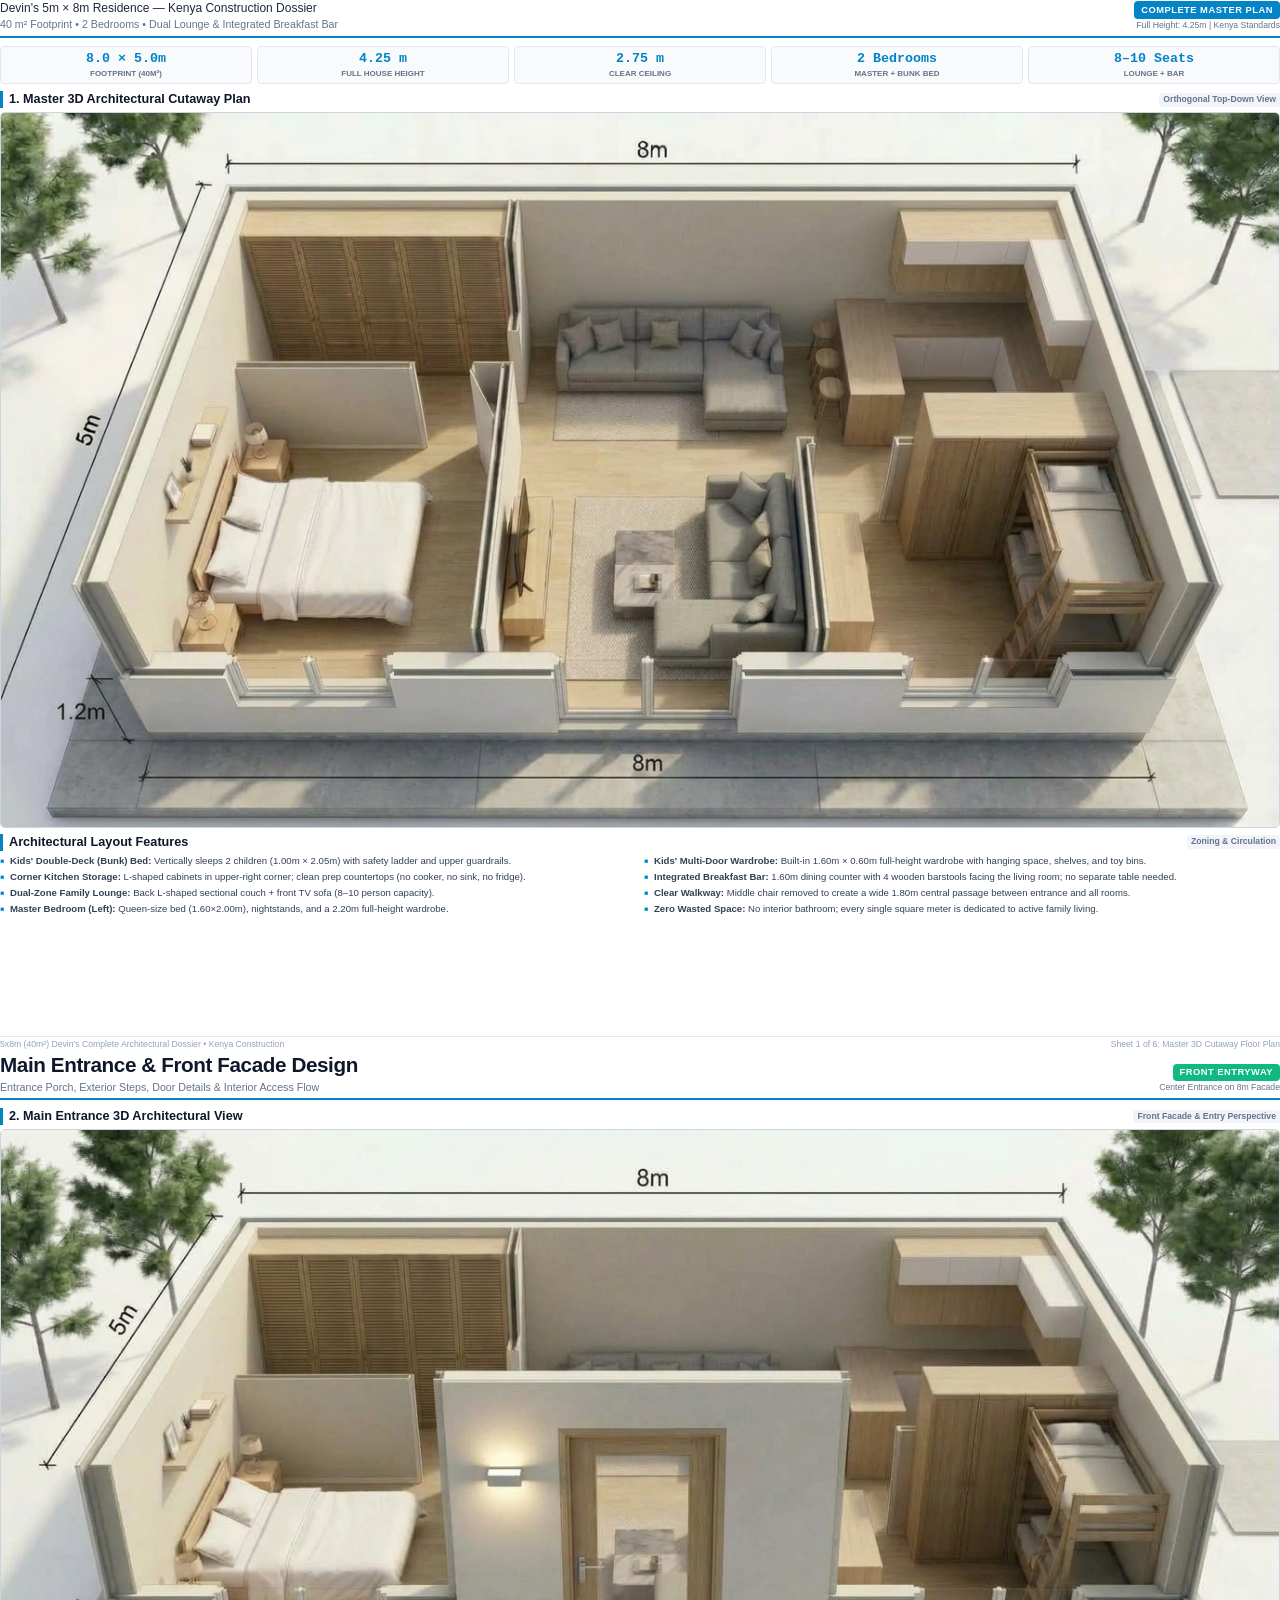
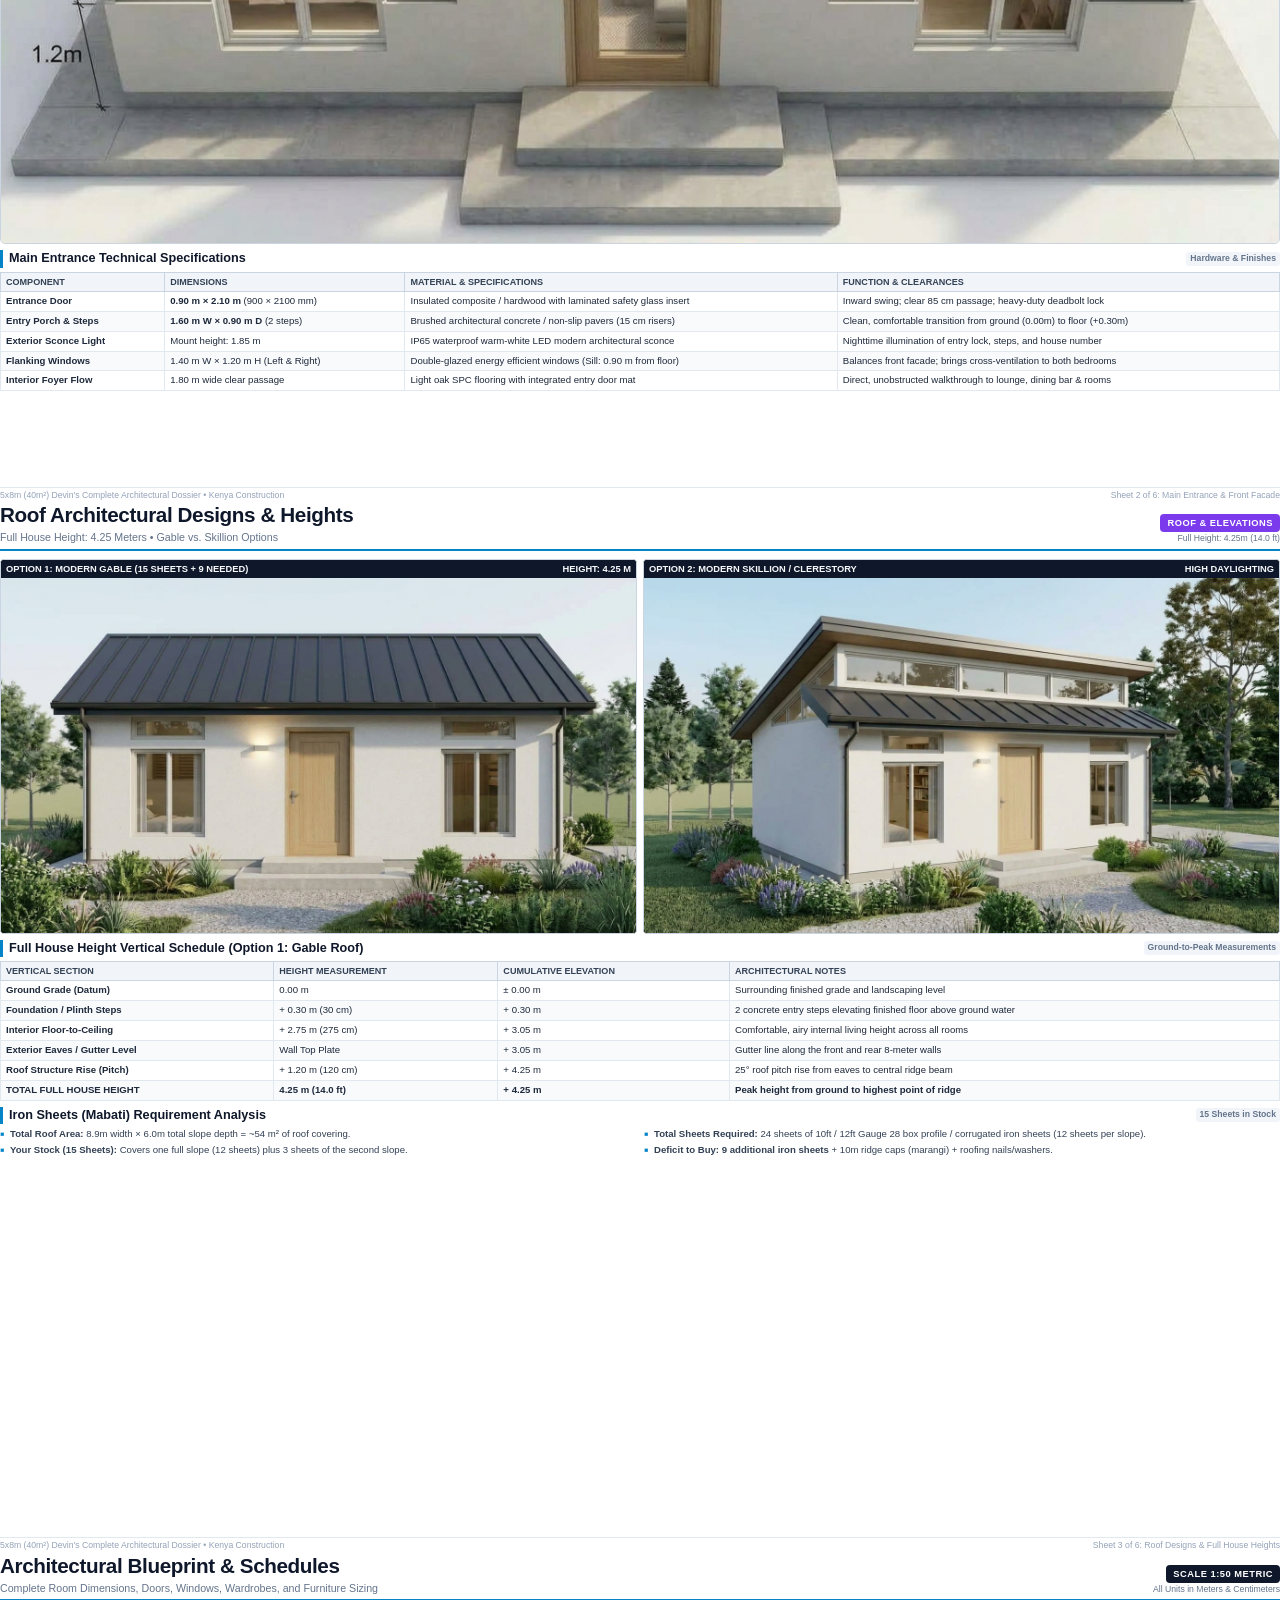
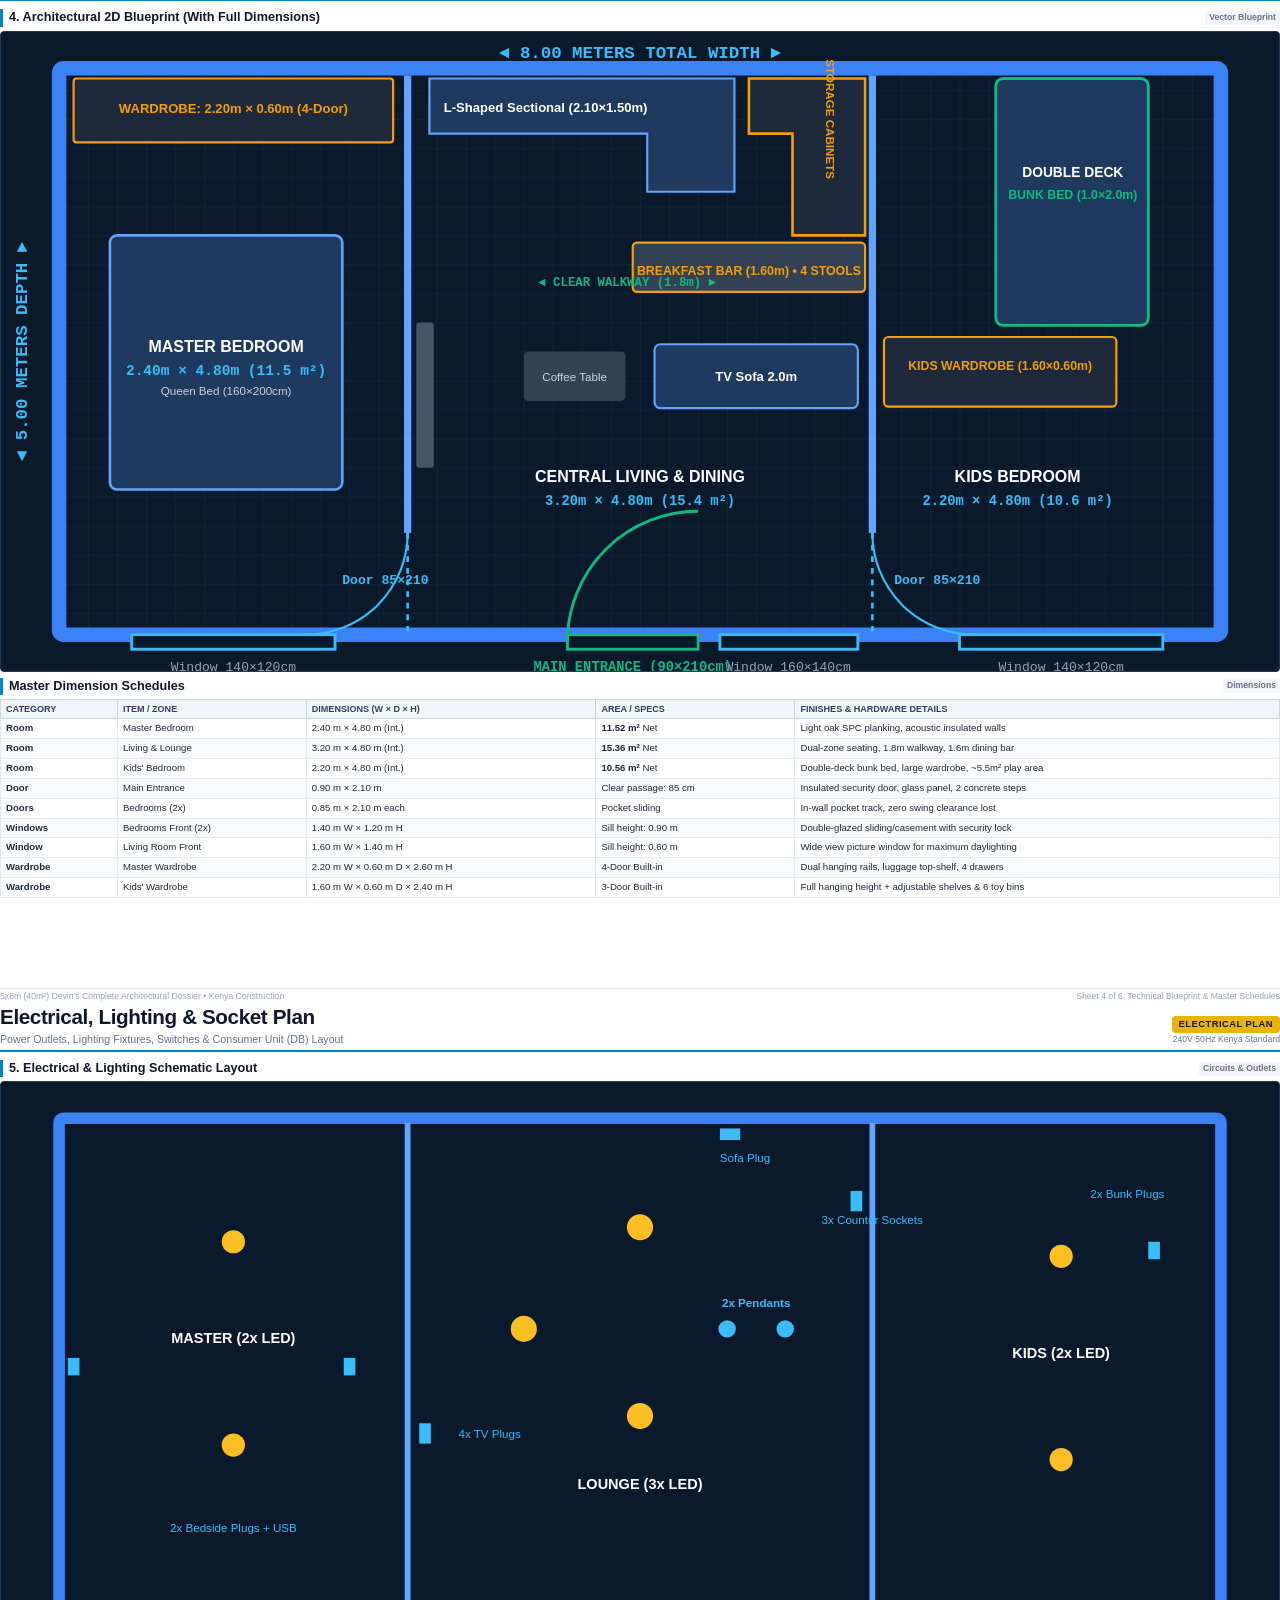
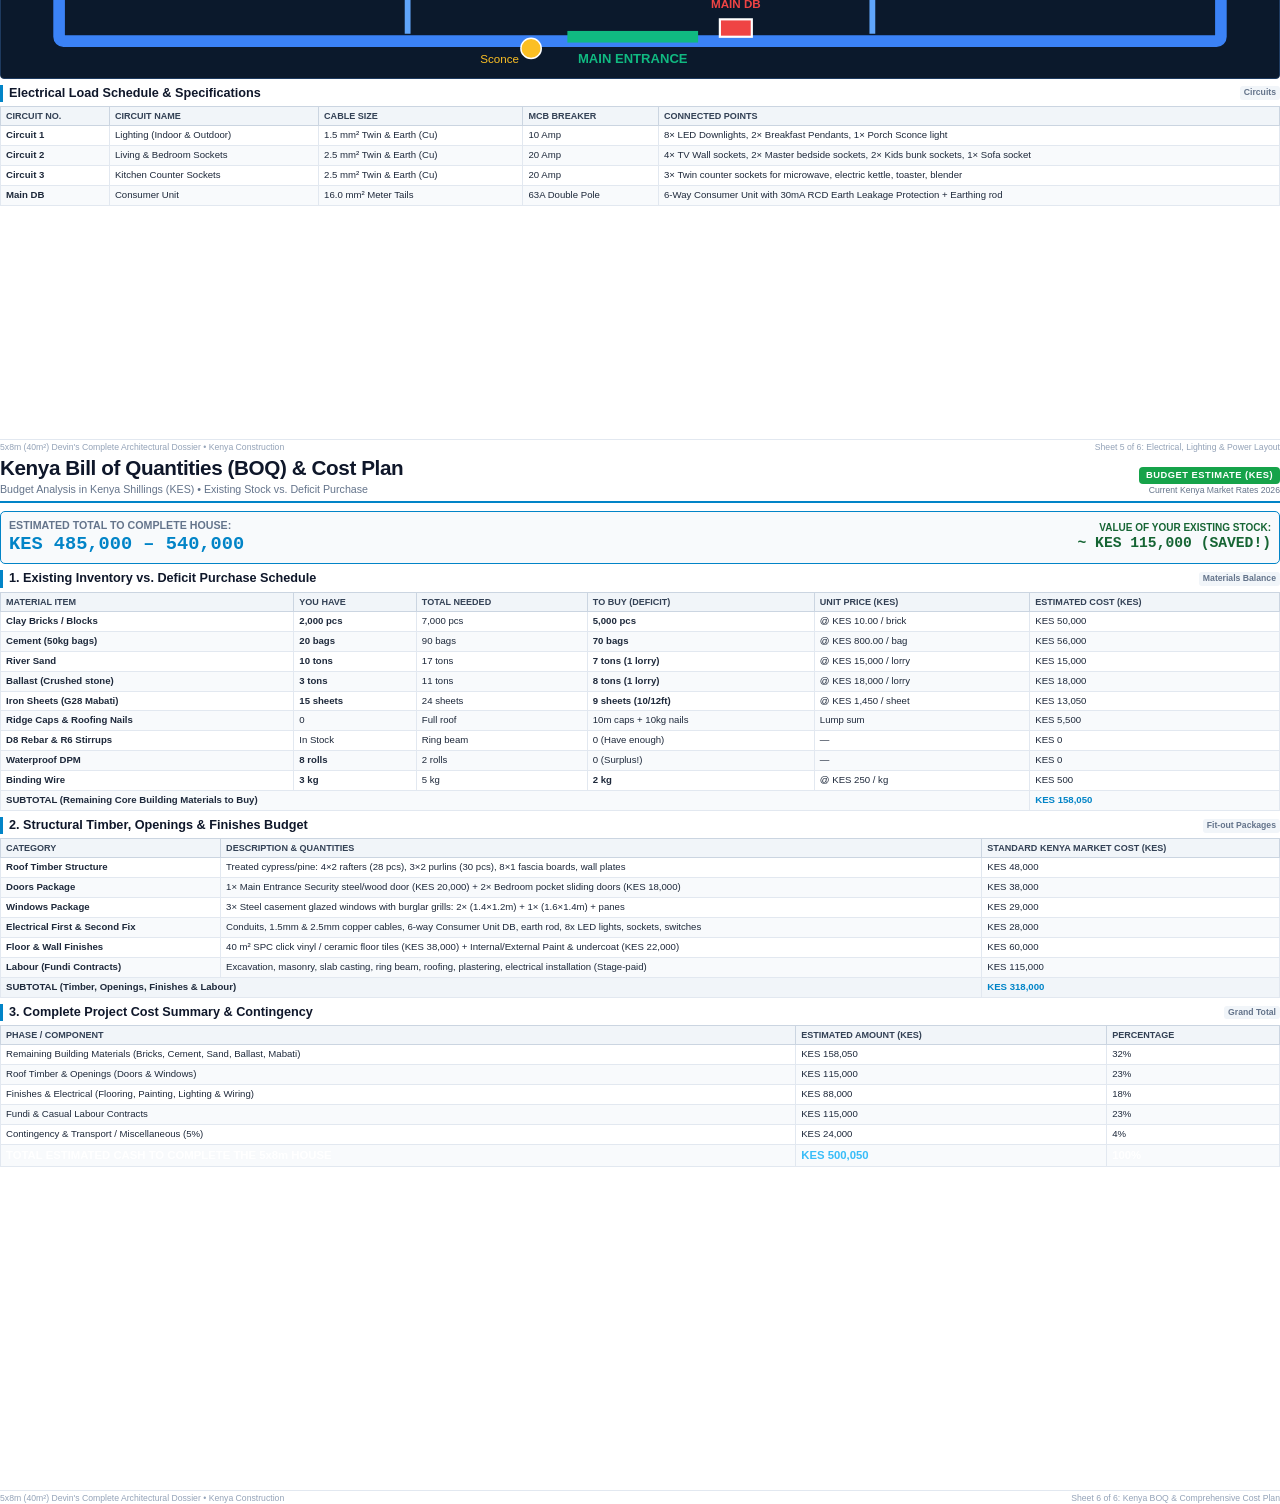
==== house_plans_dossier.html @ 404af5c1 "Personalize app for Devin and integrate all 6 architectural plan sheets into the visualizer" ====
<!DOCTYPE html>
<html lang="en">
<head>
  <meta charset="UTF-8" />
  <title>Devin's 5x8m (40m²) Complete Architectural &amp; Kenya Cost Plan Dossier</title>
  <style>
    @page {
      size: A4 portrait;
      margin: 7mm 9mm 7mm 9mm;
    }
    * {
      box-sizing: border-box;
      margin: 0;
      padding: 0;
    }
    body {
      font-family: -apple-system, BlinkMacSystemFont, 'Segoe UI', Roboto, Helvetica, Arial, sans-serif;
      color: #1e293b;
      background: #ffffff;
      line-height: 1.35;
      font-size: 9pt;
      -webkit-print-color-adjust: exact;
      print-color-adjust: exact;
    }
    .page {
      page-break-after: always;
      position: relative;
      height: 100%;
      min-height: 278mm;
      padding-bottom: 6mm;
    }
    .page:last-child {
      page-break-after: avoid;
    }

    .header {
      border-bottom: 2.5px solid #0284c7;
      padding-bottom: 4px;
      margin-bottom: 8px;
      display: flex;
      justify-content: space-between;
      align-items: flex-end;
    }
    .project-title {
      font-size: 15.5pt;
      font-weight: 800;
      color: #0f172a;
      letter-spacing: -0.4px;
    }
    .project-subtitle {
      font-size: 8pt;
      color: #64748b;
      margin-top: 1px;
      font-weight: 500;
    }
    .badge-wrap {
      text-align: right;
    }
    .badge {
      display: inline-block;
      background: #0284c7;
      color: #ffffff;
      padding: 2.5px 7px;
      border-radius: 4px;
      font-weight: 700;
      font-size: 7pt;
      text-transform: uppercase;
      letter-spacing: 0.5px;
    }
    .badge-sub {
      font-size: 6.5pt;
      color: #64748b;
      margin-top: 1px;
    }

    .metrics-bar {
      display: grid;
      grid-template-columns: repeat(5, 1fr);
      gap: 5px;
      margin-bottom: 7px;
    }
    .metric-card {
      background: #f8fafc;
      border: 1px solid #e2e8f0;
      border-radius: 4px;
      padding: 3.5px 5px;
      text-align: center;
    }
    .metric-val {
      font-size: 10pt;
      font-weight: 800;
      color: #0284c7;
      font-family: 'Courier New', Courier, monospace;
    }
    .metric-lbl {
      font-size: 6pt;
      color: #64748b;
      text-transform: uppercase;
      font-weight: 600;
      margin-top: 1px;
    }

    .section-title {
      font-size: 9.5pt;
      font-weight: 700;
      color: #0f172a;
      border-left: 3.5px solid #0284c7;
      padding-left: 6px;
      margin: 6px 0 4px 0;
      display: flex;
      justify-content: space-between;
      align-items: center;
    }
    .section-tag {
      font-size: 6.5pt;
      font-weight: 600;
      color: #64748b;
      background: #f1f5f9;
      padding: 1px 4px;
      border-radius: 3px;
    }

    .render-box {
      border: 1px solid #cbd5e1;
      border-radius: 5px;
      overflow: hidden;
      margin-bottom: 6px;
      background: #000;
    }
    .render-box img {
      width: 100%;
      height: auto;
      display: block;
    }

    .two-img-grid {
      display: grid;
      grid-template-columns: 1fr 1fr;
      gap: 6px;
      margin-bottom: 6px;
    }
    .two-img-card {
      border: 1px solid #cbd5e1;
      border-radius: 4px;
      overflow: hidden;
      background: #000;
    }
    .two-img-card img {
      width: 100%;
      height: auto;
      display: block;
    }
    .two-img-caption {
      background: #0f172a;
      color: #f8fafc;
      padding: 3px 5px;
      font-size: 7pt;
      font-weight: 600;
      display: flex;
      justify-content: space-between;
    }

    table.data-table {
      width: 100%;
      border-collapse: collapse;
      font-size: 7.2pt;
      margin-bottom: 6px;
    }
    table.data-table th {
      background: #f1f5f9;
      color: #334155;
      font-weight: 700;
      text-align: left;
      padding: 3px 5px;
      border: 1px solid #cbd5e1;
      font-size: 6.8pt;
      text-transform: uppercase;
    }
    table.data-table td {
      padding: 3px 5px;
      border: 1px solid #e2e8f0;
      vertical-align: top;
    }
    table.data-table tr:nth-child(even) td {
      background: #f8fafc;
    }

    .bullet-list {
      list-style: none;
      display: grid;
      grid-template-columns: 1fr 1fr;
      gap: 3px 8px;
      font-size: 7.2pt;
    }
    .bullet-list li {
      position: relative;
      padding-left: 10px;
      color: #334155;
    }
    .bullet-list li::before {
      content: "■";
      position: absolute;
      left: 0;
      color: #0284c7;
      font-size: 5pt;
      top: 1px;
    }

    .footer {
      position: absolute;
      bottom: 0;
      left: 0;
      right: 0;
      font-size: 6.5pt;
      color: #94a3b8;
      border-top: 1px solid #e2e8f0;
      padding-top: 2px;
      display: flex;
      justify-content: space-between;
    }
    
    .blueprint-svg {
      width: 100%;
      height: auto;
      border: 1px solid #1e3a5f;
      border-radius: 4px;
      background: #0b192c;
      display: block;
    }

    .cost-summary-card {
      background: #f8fafc;
      border: 1.5px solid #0284c7;
      border-radius: 5px;
      padding: 6px 8px;
      margin-bottom: 6px;
      display: flex;
      justify-content: space-between;
      align-items: center;
    }
  </style>
</head>
<body>

  <!-- ==================== SHEET 1: 3D MASTER FLOOR PLAN ==================== -->
  <div class="page">
    <div class="header">
      <div>
        <div class=\"project-title\">Devin's 5m × 8m Residence — Kenya Construction Dossier</div>
        <div class="project-subtitle">40 m² Footprint • 2 Bedrooms • Dual Lounge &amp; Integrated Breakfast Bar</div>
      </div>
      <div class="badge-wrap">
        <div class="badge">COMPLETE MASTER PLAN</div>
        <div class="badge-sub">Full Height: 4.25m | Kenya Standards</div>
      </div>
    </div>

    <div class="metrics-bar">
      <div class="metric-card">
        <div class="metric-val">8.0 × 5.0m</div>
        <div class="metric-lbl">Footprint (40m²)</div>
      </div>
      <div class="metric-card">
        <div class="metric-val">4.25 m</div>
        <div class="metric-lbl">Full House Height</div>
      </div>
      <div class="metric-card">
        <div class="metric-val">2.75 m</div>
        <div class="metric-lbl">Clear Ceiling</div>
      </div>
      <div class="metric-card">
        <div class="metric-val">2 Bedrooms</div>
        <div class="metric-lbl">Master + Bunk Bed</div>
      </div>
      <div class="metric-card">
        <div class="metric-val">8–10 Seats</div>
        <div class="metric-lbl">Lounge + Bar</div>
      </div>
    </div>

    <div class="section-title">
      <span>1. Master 3D Architectural Cutaway Plan</span>
      <span class="section-tag">Orthogonal Top-Down View</span>
    </div>

    <div class="render-box">
      <img src="[data-uri]" alt="5x8m Master 3D Cutaway Floor Plan" />
    </div>

    <div class="section-title">
      <span>Architectural Layout Features</span>
      <span class="section-tag">Zoning &amp; Circulation</span>
    </div>

    <ul class="bullet-list">
      <li><strong>Kids' Double-Deck (Bunk) Bed:</strong> Vertically sleeps 2 children (1.00m × 2.05m) with safety ladder and upper guardrails.</li>
      <li><strong>Kids' Multi-Door Wardrobe:</strong> Built-in 1.60m × 0.60m full-height wardrobe with hanging space, shelves, and toy bins.</li>
      <li><strong>Corner Kitchen Storage:</strong> L-shaped cabinets in upper-right corner; clean prep countertops (no cooker, no sink, no fridge).</li>
      <li><strong>Integrated Breakfast Bar:</strong> 1.60m dining counter with 4 wooden barstools facing the living room; no separate table needed.</li>
      <li><strong>Dual-Zone Family Lounge:</strong> Back L-shaped sectional couch + front TV sofa (8–10 person capacity).</li>
      <li><strong>Clear Walkway:</strong> Middle chair removed to create a wide 1.80m central passage between entrance and all rooms.</li>
      <li><strong>Master Bedroom (Left):</strong> Queen-size bed (1.60×2.00m), nightstands, and a 2.20m full-height wardrobe.</li>
      <li><strong>Zero Wasted Space:</strong> No interior bathroom; every single square meter is dedicated to active family living.</li>
    </ul>

    <div class="footer">
      <span>5x8m (40m²) Devin's Complete Architectural Dossier • Kenya Construction</span>
      <span>Sheet 1 of 6: Master 3D Cutaway Floor Plan</span>
    </div>
  </div>

  <!-- ==================== SHEET 2: MAIN ENTRANCE ==================== -->
  <div class="page">
    <div class="header">
      <div>
        <div class="project-title">Main Entrance &amp; Front Facade Design</div>
        <div class="project-subtitle">Entrance Porch, Exterior Steps, Door Details &amp; Interior Access Flow</div>
      </div>
      <div class="badge-wrap">
        <div class="badge" style="background:#10b981;">FRONT ENTRYWAY</div>
        <div class="badge-sub">Center Entrance on 8m Facade</div>
      </div>
    </div>

    <div class="section-title">
      <span>2. Main Entrance 3D Architectural View</span>
      <span class="section-tag">Front Facade &amp; Entry Perspective</span>
    </div>

    <div class="render-box">
      <img src="[data-uri]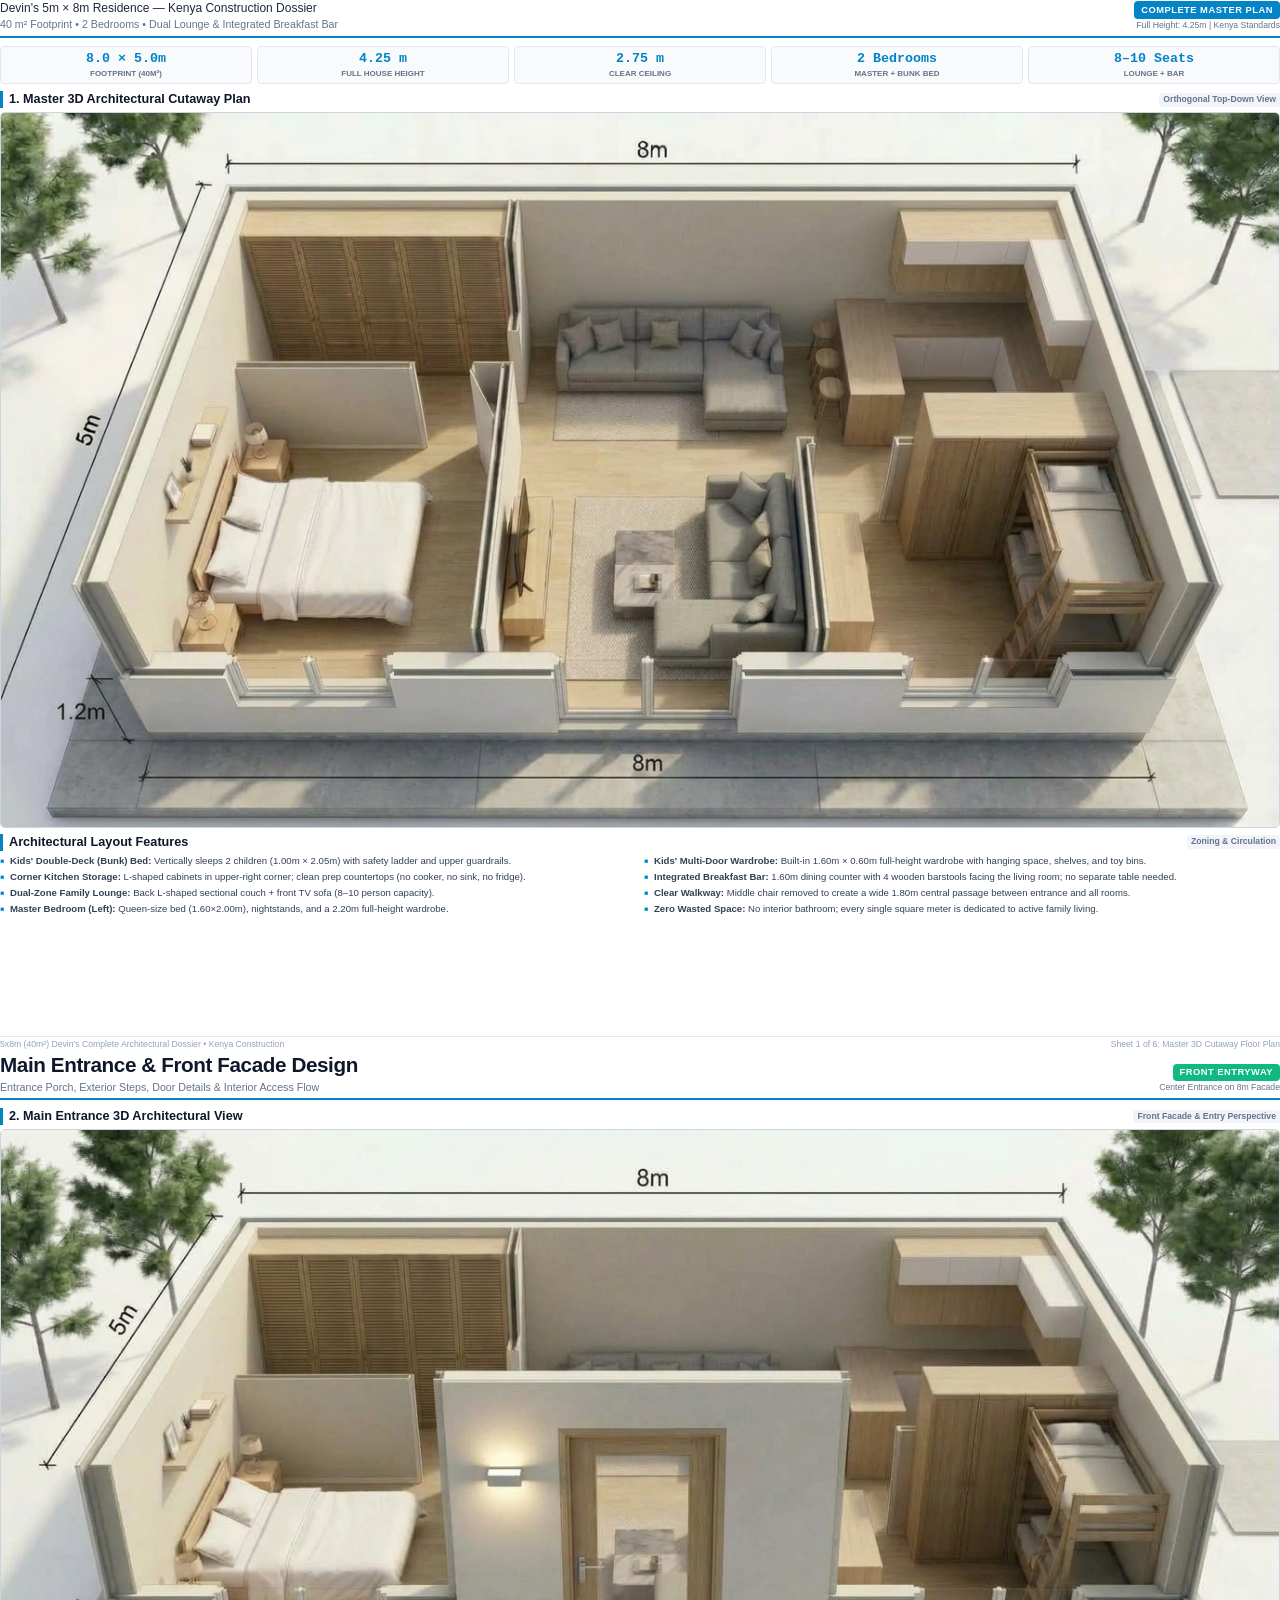
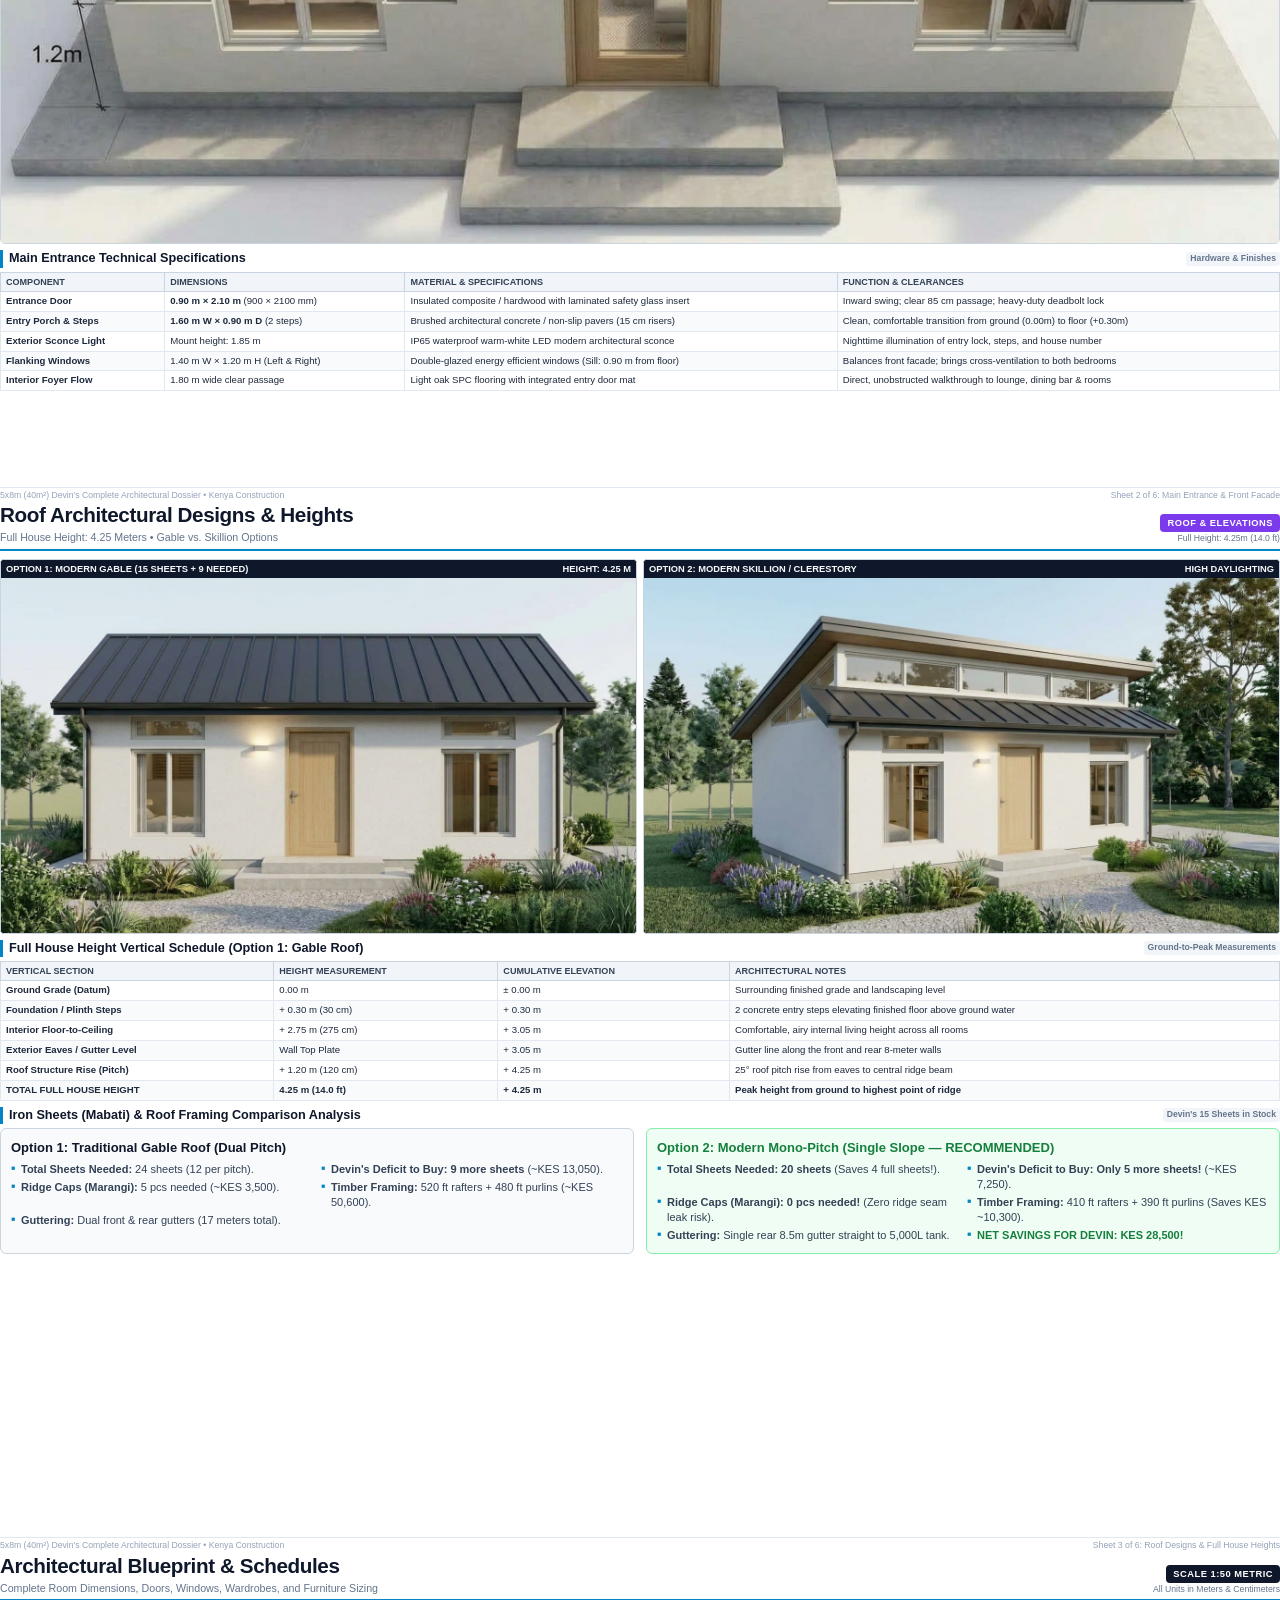
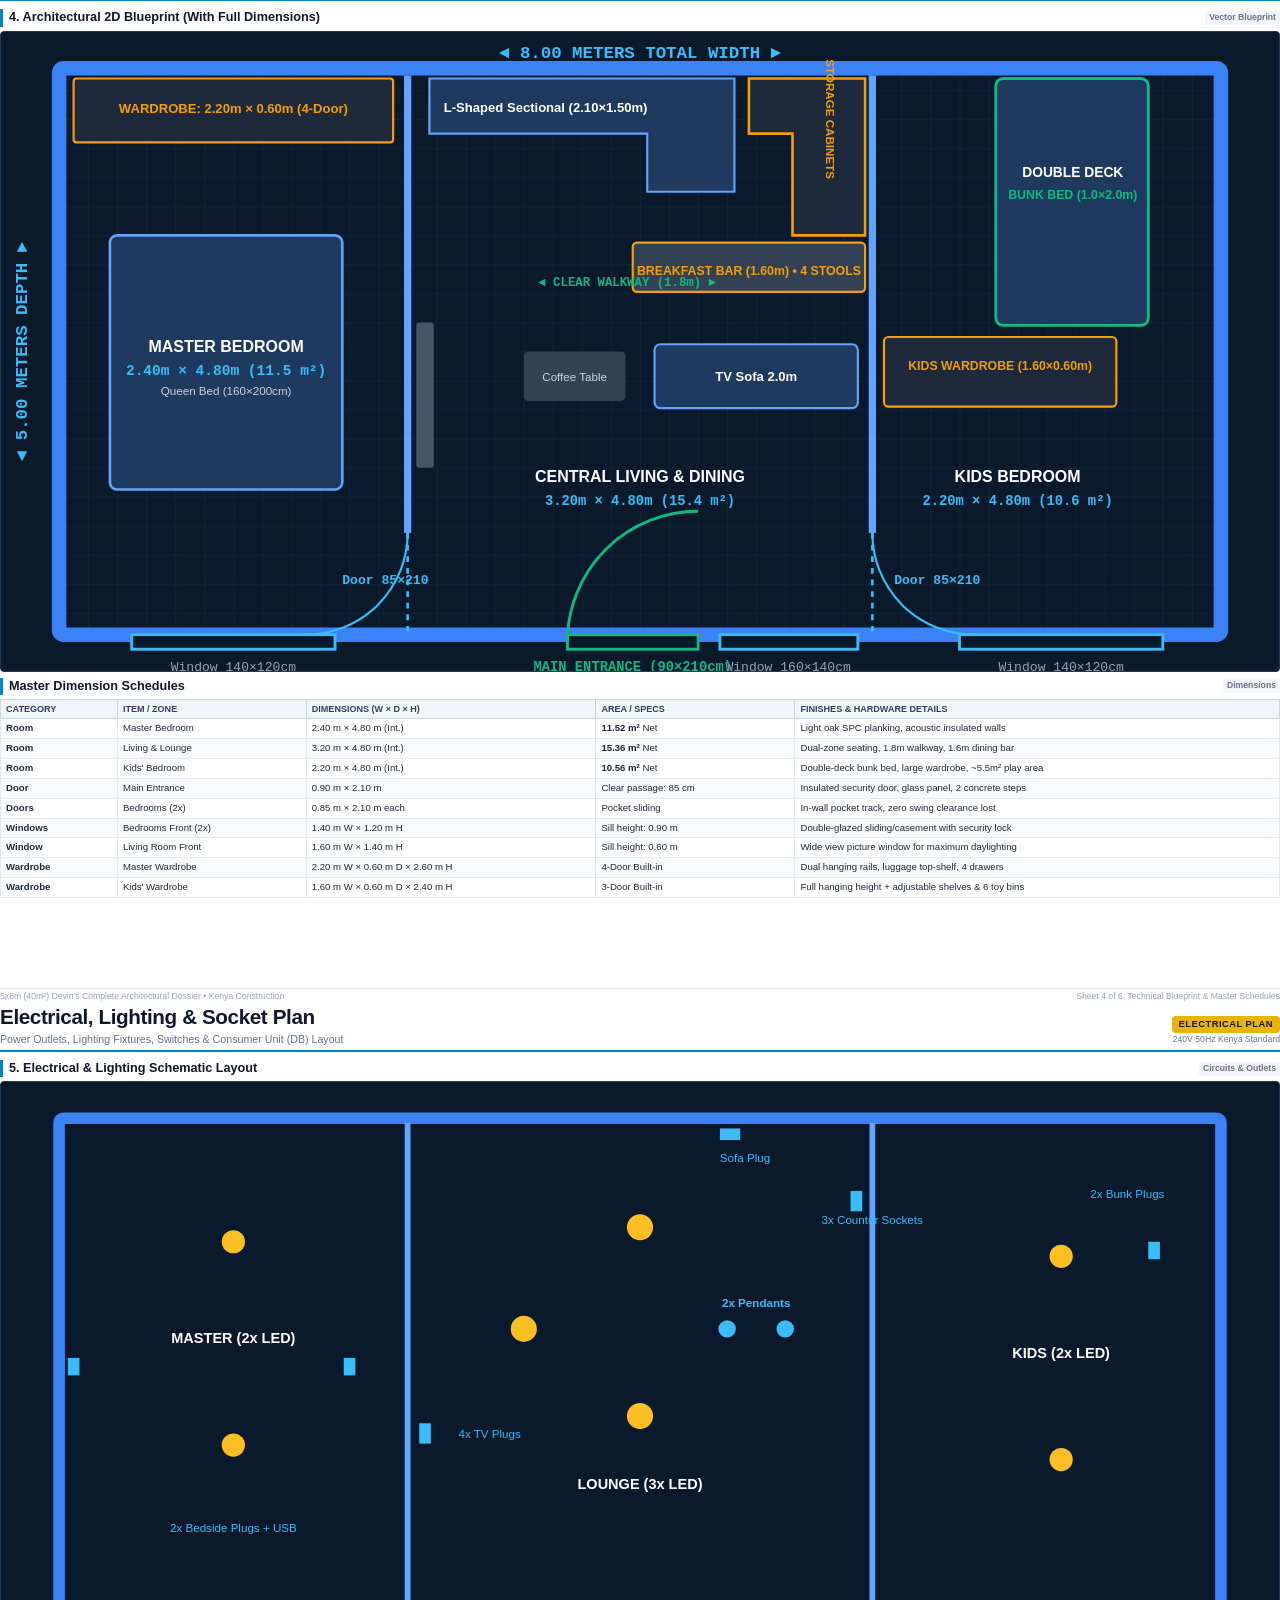
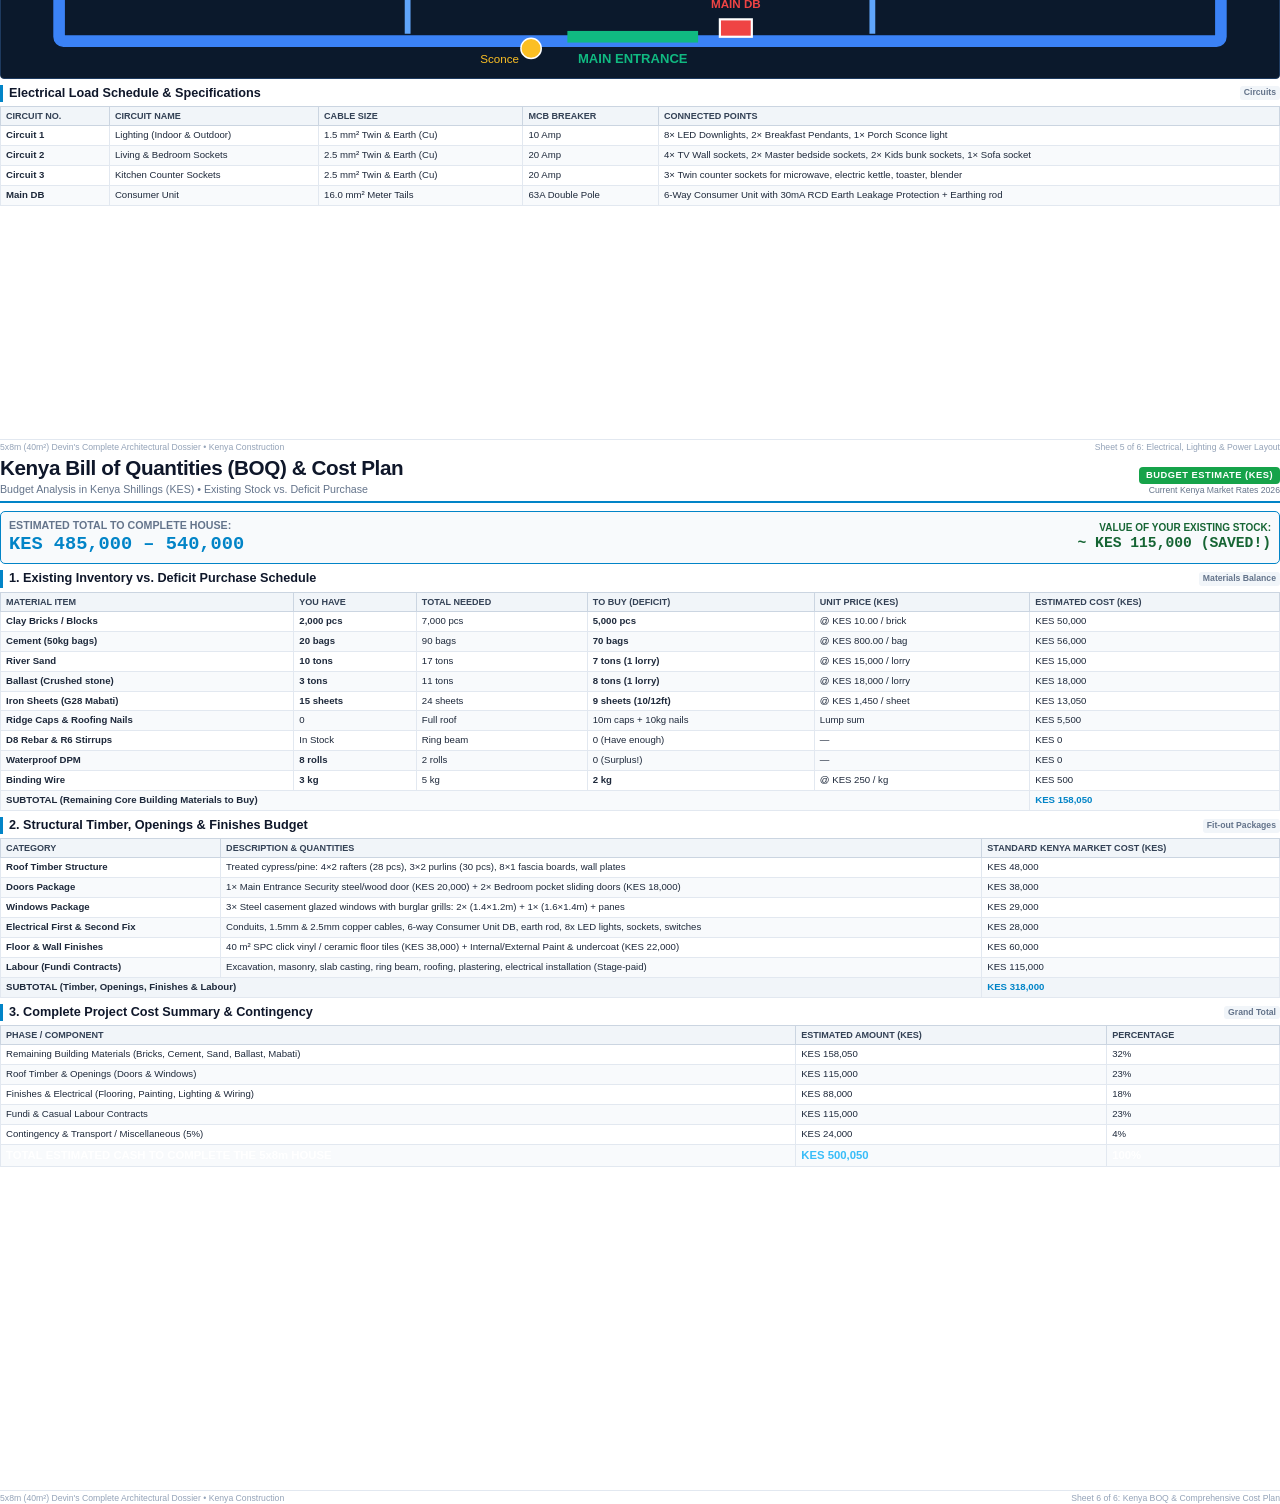
